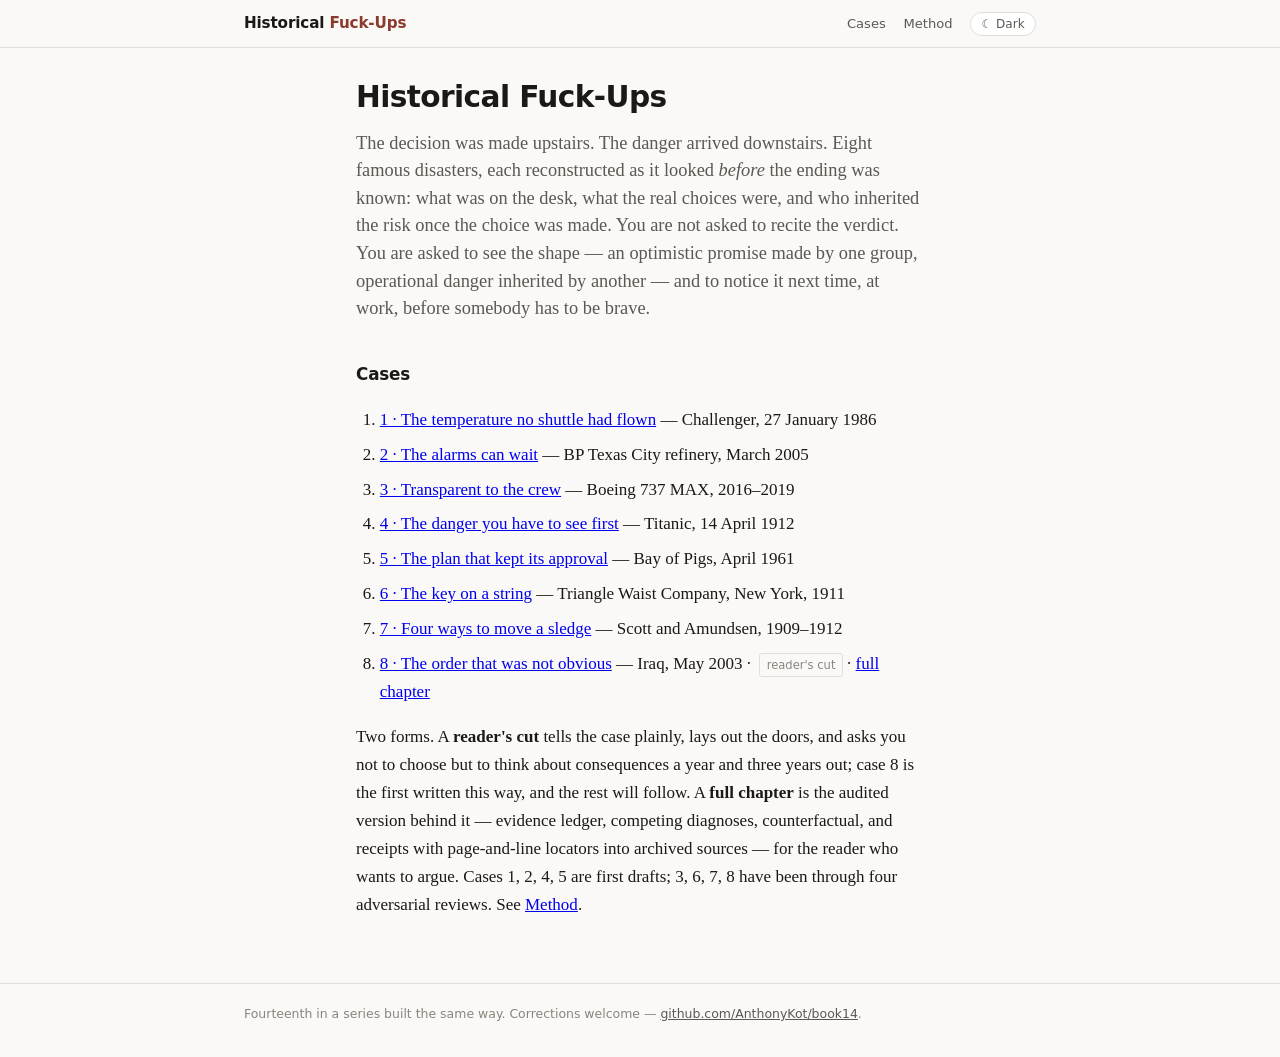
==== index.html @ 962ad9fe "Book 14 as a static site: index, method page, reader's-cut HTML for Iraq, full-chapter views Same sh" ====
<!DOCTYPE html>
<html lang="en">
<head>
<meta charset="utf-8">
<meta name="viewport" content="width=device-width, initial-scale=1">
<title>Historical Fuck-Ups — the decision was made upstairs; the danger arrived downstairs</title>
<meta name="description" content="A decision-forcing casebook. Eight famous disasters reconstructed as they looked before the outcome was known: what was on the desk, what the choices were, who inherited the risk. You are asked to think, not to recite the verdict.">
<link rel="stylesheet" href="static/style.css">
<script src="static/theme.js"></script>
</head>
<body>
<header class="site-header">
  <div class="wrap">
    <a class="brand" href="index.html">Historical <span>Fuck-Ups</span></a>
    <nav class="site-nav">
      <a href="index.html">Cases</a>
      <a href="about.html">Method</a>
      <button class="theme-toggle" type="button">☾ Dark</button>
    </nav>
  </div>
</header>
<main class="wrap">
  <h1>Historical Fuck-Ups</h1>
  <p class="lede">The decision was made upstairs. The danger arrived downstairs. Eight famous disasters, each reconstructed as it looked <em>before</em> the ending was known: what was on the desk, what the real choices were, and who inherited the risk once the choice was made. You are not asked to recite the verdict. You are asked to see the shape — an optimistic promise made by one group, operational danger inherited by another — and to notice it next time, at work, before somebody has to be brave.</p>

  <h2>Cases</h2>
  <ol class="toc">
    <li><a href="chapters/01-challenger.full.html">1 · The temperature no shuttle had flown</a> — Challenger, 27 January 1986</li>
    <li><a href="chapters/02-bp-texas-city.full.html">2 · The alarms can wait</a> — BP Texas City refinery, March 2005</li>
    <li><a href="chapters/03-boeing-737-max.full.html">3 · Transparent to the crew</a> — Boeing 737 MAX, 2016–2019</li>
    <li><a href="chapters/04-titanic.full.html">4 · The danger you have to see first</a> — Titanic, 14 April 1912</li>
    <li><a href="chapters/05-bay-of-pigs.full.html">5 · The plan that kept its approval</a> — Bay of Pigs, April 1961</li>
    <li><a href="chapters/06-triangle.full.html">6 · The key on a string</a> — Triangle Waist Company, New York, 1911</li>
    <li><a href="chapters/07-scott-amundsen.full.html">7 · Four ways to move a sledge</a> — Scott and Amundsen, 1909–1912</li>
    <li><a href="chapters/08-iraq-2003.html">8 · The order that was not obvious</a> — Iraq, May 2003 · <span class="badge">reader's cut</span> · <a href="chapters/08-iraq-2003.full.html">full chapter</a></li>
  </ol>
  <p class="note">Two forms. A <strong>reader's cut</strong> tells the case plainly, lays out the doors, and asks you not to choose but to think about consequences a year and three years out; case 8 is the first written this way, and the rest will follow. A <strong>full chapter</strong> is the audited version behind it — evidence ledger, competing diagnoses, counterfactual, and receipts with page-and-line locators into archived sources — for the reader who wants to argue. Cases 1, 2, 4, 5 are first drafts; 3, 6, 7, 8 have been through four adversarial reviews. See <a href="about.html">Method</a>.</p>
</main>
<footer class="site-footer"><div class="wrap"><p>Fourteenth in a series built the same way. Corrections welcome — <a href="https://github.com/AnthonyKot/book14">github.com/AnthonyKot/book14</a>.</p></div></footer>
</body>
</html>
---- static/style.css ----
/* Historical Fuck-Ups — one stylesheet, no build step. */

:root {
  --bg:        #faf9f7;
  --bg-raised: #ffffff;
  --ink:       #1a1917;
  --ink-soft:  #5c5852;
  --ink-faint: #8a857c;
  --rule:      #e4dfd6;
  --accent:    #8b3a2b;   /* dried-blood brick — classroom chalk-red */
  --accent-bg: #f7efe9;
  --quote-bg:  #f3f0ea;
  --ladder-bg: #f7f5f1;
  --measure:   38rem;
  --wide:      52rem;
}

:root[data-theme="dark"] {
  --bg:        #161512;
  --bg-raised: #1e1c18;
  --ink:       #ece8e1;
  --ink-soft:  #a8a298;
  --ink-faint: #7a756c;
  --rule:      #322f2a;
  --accent:    #d4785c;
  --accent-bg: #2a1f1a;
  --quote-bg:  #22201c;
  --ladder-bg: #1c1a16;
}

@media (prefers-color-scheme: dark) {
  :root:not([data-theme="light"]) {
    --bg:        #161512;
    --bg-raised: #1e1c18;
    --ink:       #ece8e1;
    --ink-soft:  #a8a298;
    --ink-faint: #7a756c;
    --rule:      #322f2a;
    --accent:    #d4785c;
    --accent-bg: #2a1f1a;
    --quote-bg:  #22201c;
    --ladder-bg: #1c1a16;
  }
}

* { box-sizing: border-box; }
html { -webkit-text-size-adjust: 100%; }

body {
  margin: 0;
  background: var(--bg);
  color: var(--ink);
  font: 400 1.0625rem/1.65 Charter, "Bitstream Charter", "Iowan Old Style",
        Georgia, "Times New Roman", serif;
  text-rendering: optimizeLegibility;
}

.wrap {
  max-width: var(--measure);
  margin: 0 auto;
  padding: 0 1.25rem;
}
.wrap.wide { max-width: var(--wide); }

.site-header {
  border-bottom: 1px solid var(--rule);
  background: var(--bg);
  position: sticky;
  top: 0;
  z-index: 10;
}
.site-header .wrap {
  max-width: var(--wide);
  display: flex;
  align-items: center;
  justify-content: space-between;
  gap: 1rem;
  padding-top: 0.7rem;
  padding-bottom: 0.7rem;
}
.brand {
  font-weight: 700;
  font-size: 0.95rem;
  letter-spacing: -0.01em;
  color: var(--ink);
  text-decoration: none;
  font-family: system-ui, -apple-system, "Segoe UI", sans-serif;
}
.brand span { color: var(--accent); }
.site-nav {
  display: flex;
  align-items: center;
  gap: 1.1rem;
  font-family: system-ui, -apple-system, "Segoe UI", sans-serif;
  font-size: 0.82rem;
}
.site-nav a { color: var(--ink-soft); text-decoration: none; }
.site-nav a:hover { color: var(--accent); }
.theme-toggle {
  border: 1px solid var(--rule);
  background: var(--bg-raised);
  color: var(--ink-soft);
  border-radius: 999px;
  padding: 0.25rem 0.65rem;
  font-size: 0.75rem;
  cursor: pointer;
  font-family: inherit;
}
.theme-toggle:hover { color: var(--accent); border-color: var(--accent); }

main.wrap { padding-top: 2rem; padding-bottom: 4rem; }

.kicker {
  font-family: system-ui, -apple-system, "Segoe UI", sans-serif;
  font-size: 0.78rem;
  letter-spacing: 0.04em;
  text-transform: uppercase;
  color: var(--ink-faint);
  margin: 0 0 0.6rem;
}
.inherits {
  font-family: system-ui, -apple-system, "Segoe UI", sans-serif;
  font-size: 0.78rem;
  color: var(--ink-faint);
  margin: -0.2rem 0 1.4rem;
}

h1 {
  font-family: system-ui, -apple-system, "Segoe UI", sans-serif;
  font-size: 1.85rem;
  font-weight: 700;
  letter-spacing: -0.02em;
  line-height: 1.2;
  margin: 0 0 0.85rem;
}
.lede {
  font-size: 1.15rem;
  line-height: 1.5;
  color: var(--ink-soft);
  margin: 0 0 1.75rem;
}

.question {
  border: 1px solid var(--rule);
  border-left: 3px solid var(--accent);
  background: var(--accent-bg);
  padding: 0.9rem 1.1rem;
  margin: 0 0 2rem;
}
.question .tag {
  display: block;
  font-family: system-ui, -apple-system, "Segoe UI", sans-serif;
  font-size: 0.72rem;
  letter-spacing: 0.06em;
  text-transform: uppercase;
  color: var(--accent);
  margin-bottom: 0.35rem;
}
.question p { margin: 0; font-size: 1.05rem; }

h2 {
  font-family: system-ui, -apple-system, "Segoe UI", sans-serif;
  font-size: 1.05rem;
  font-weight: 650;
  letter-spacing: -0.01em;
  margin: 2.4rem 0 0.85rem;
}
h2 .num {
  display: inline-block;
  font-size: 0.72rem;
  font-weight: 600;
  letter-spacing: 0.04em;
  text-transform: uppercase;
  color: var(--ink-faint);
  margin-right: 0.55rem;
}

p { margin: 0 0 1rem; }
p:last-child { margin-bottom: 0; }

.facts {
  background: var(--ladder-bg);
  border: 1px solid var(--rule);
  padding: 1rem 1.15rem;
  margin: 0 0 1.5rem;
  font-size: 0.95rem;
  color: var(--ink-soft);
}
.facts ul { margin: 0.4rem 0 0; padding-left: 1.15rem; }
.facts li { margin: 0.25rem 0; }

/* Ladder */
.ladder-wrap {
  overflow-x: auto;
  margin: 0 0 1.5rem;
  border: 1px solid var(--rule);
  background: var(--ladder-bg);
}
table.ladder {
  width: 100%;
  border-collapse: collapse;
  font-size: 0.88rem;
  min-width: 36rem;
}
table.ladder th,
table.ladder td {
  text-align: left;
  vertical-align: top;
  padding: 0.7rem 0.85rem;
  border-bottom: 1px solid var(--rule);
}
table.ladder th {
  font-family: system-ui, -apple-system, "Segoe UI", sans-serif;
  font-size: 0.72rem;
  letter-spacing: 0.04em;
  text-transform: uppercase;
  color: var(--ink-faint);
  font-weight: 600;
  background: var(--bg-raised);
}
table.ladder tr:last-child td { border-bottom: none; }
table.ladder .flag {
  font-family: system-ui, -apple-system, "Segoe UI", sans-serif;
  font-weight: 650;
  white-space: nowrap;
}
table.ladder .tag {
  display: inline-block;
  font-family: system-ui, -apple-system, "Segoe UI", sans-serif;
  font-size: 0.72rem;
  color: var(--accent);
  margin-top: 0.35rem;
}
table.ladder blockquote {
  margin: 0.35rem 0 0;
  padding: 0;
  border: none;
  font-style: italic;
  color: var(--ink);
}
table.ladder .orig {
  display: block;
  font-style: normal;
  font-size: 0.82rem;
  color: var(--ink-soft);
  margin-bottom: 0.25rem;
  font-family: "Noto Sans SC", "Noto Sans CJK SC", "PingFang SC",
               "Microsoft YaHei", system-ui, sans-serif;
}
table.ladder .orig.latin {
  font-family: Charter, Georgia, serif;
}
table.ladder .cite {
  display: block;
  font-family: system-ui, -apple-system, "Segoe UI", sans-serif;
  font-size: 0.7rem;
  font-style: normal;
  color: var(--ink-faint);
  margin-top: 0.3rem;
}

.pull {
  border-left: 3px solid var(--rule);
  padding: 0.15rem 0 0.15rem 1rem;
  margin: 1.25rem 0;
  color: var(--ink-soft);
}
.pull .orig {
  display: block;
  font-size: 0.95rem;
  color: var(--ink);
  margin-bottom: 0.4rem;
  font-family: "Noto Sans SC", "Noto Sans CJK SC", "PingFang SC",
               "Microsoft YaHei", system-ui, sans-serif;
  line-height: 1.55;
}
.pull .tr { font-style: italic; margin: 0; }
.pull .cite {
  display: block;
  font-family: system-ui, -apple-system, "Segoe UI", sans-serif;
  font-size: 0.72rem;
  color: var(--ink-faint);
  margin-top: 0.45rem;
  font-style: normal;
}

.credit, .limits {
  background: var(--bg-raised);
  border: 1px solid var(--rule);
  padding: 1rem 1.15rem;
  margin: 1.25rem 0;
}
.credit .label, .limits .label {
  font-family: system-ui, -apple-system, "Segoe UI", sans-serif;
  font-size: 0.72rem;
  letter-spacing: 0.05em;
  text-transform: uppercase;
  color: var(--ink-faint);
  margin: 0 0 0.5rem;
}

.receipts {
  font-size: 0.9rem;
  color: var(--ink-soft);
}
.receipts ul { margin: 0.4rem 0 0; padding-left: 1.15rem; }
.receipts li { margin: 0.3rem 0; }
.badge {
  display: inline-block;
  font-family: system-ui, -apple-system, "Segoe UI", sans-serif;
  font-size: 0.72rem;
  border: 1px solid var(--rule);
  padding: 0.1rem 0.4rem;
  border-radius: 3px;
  color: var(--ink-faint);
  margin-left: 0.25rem;
}

.coda {
  margin: 2.5rem 0 1rem;
  padding: 1.1rem 1.2rem;
  border: 1px solid var(--rule);
  background: var(--accent-bg);
  font-size: 1.05rem;
  font-weight: 550;
  text-align: center;
}

.chapter-nav {
  display: flex;
  justify-content: space-between;
  gap: 1rem;
  margin-top: 2.5rem;
  padding-top: 1.25rem;
  border-top: 1px solid var(--rule);
  font-family: system-ui, -apple-system, "Segoe UI", sans-serif;
  font-size: 0.85rem;
}
.chapter-nav a { color: var(--ink-soft); text-decoration: none; }
.chapter-nav a:hover { color: var(--accent); }

.site-footer {
  border-top: 1px solid var(--rule);
  padding: 1.25rem 0 2rem;
  font-family: system-ui, -apple-system, "Segoe UI", sans-serif;
  font-size: 0.78rem;
  color: var(--ink-faint);
}
.site-footer .wrap { max-width: var(--wide); }
.site-footer a { color: var(--ink-soft); }

@media print {
  .site-header, .theme-toggle, .chapter-nav { display: none; }
  body { background: white; color: black; }
  .ladder-wrap { overflow: visible; }
}

/* documentary figures */
figure.doc { margin: 2rem 0; }
figure.doc img { max-width: 100%; border-radius: 4px; display: block; }
figure.doc figcaption { font-size: 0.75rem; color: var(--ink-soft, #666); margin-top: 0.4rem; line-height: 1.4; }

/* ---- book 15 additions ---- */
ol.toc { padding-left: 1.4em; } ol.toc li { margin: .4em 0; } .soon { opacity: .6; }
table.ledger { width: 100%; border-collapse: collapse; font-size: .95em; margin: 1em 0; }
table.ledger th, table.ledger td { border-bottom: 1px solid var(--rule, #ccc); padding: .5em .6em; vertical-align: top; text-align: left; }
table.ledger td.verdict { white-space: nowrap; font-weight: 600; }
.v-hit { color: #2a7; } .v-miss { color: #c33; } .v-early { color: #b80; } .v-open { color: #777; } .v-rq, .v-ra, .v-dis { color: #369; }

/* Historical Fuck-Ups additions */
.door {
  border: 1px solid var(--rule);
  border-left: 3px solid var(--accent);
  background: var(--bg-raised);
  padding: 0.9rem 1.1rem;
  margin: 0 0 1rem;
}
.door h3 {
  font-family: system-ui, -apple-system, "Segoe UI", sans-serif;
  font-size: 0.95rem;
  margin: 0 0 0.4rem;
}
.door h3 .letter { color: var(--accent); margin-right: 0.4rem; }
.door p { margin: 0 0 0.5rem; }
.door .gr { font-size: 0.92rem; color: var(--ink-soft); }
.door .gr b { color: var(--ink); font-weight: 600; }
.think {
  border: 1px solid var(--rule);
  background: var(--accent-bg);
  padding: 1rem 1.2rem;
  margin: 1.5rem 0;
}
.think .tag {
  display: block;
  font-family: system-ui, -apple-system, "Segoe UI", sans-serif;
  font-size: 0.72rem; letter-spacing: 0.06em; text-transform: uppercase;
  color: var(--accent); margin-bottom: 0.4rem;
}
.think ul { margin: 0.5rem 0 0; padding-left: 1.15rem; }
.think li { margin: 0.35rem 0; }
blockquote.memo {
  margin: 1.25rem 0; padding: 0.6rem 1rem;
  border-left: 3px solid var(--accent);
  background: var(--quote-bg); color: var(--ink);
  font-style: italic;
}
blockquote.memo p { margin: 0 0 0.5rem; }
blockquote.memo p:last-child { margin: 0; }
.factor b { display: block; font-weight: 600; margin-bottom: 0.15rem; }
.full-md pre, .full-md code { font-size: 0.85rem; }
.full-md h2 { margin-top: 2rem; }
.full-md table { border-collapse: collapse; font-size: 0.9rem; }
.full-md td, .full-md th { border-bottom: 1px solid var(--rule); padding: .35rem .5rem; vertical-align: top; }
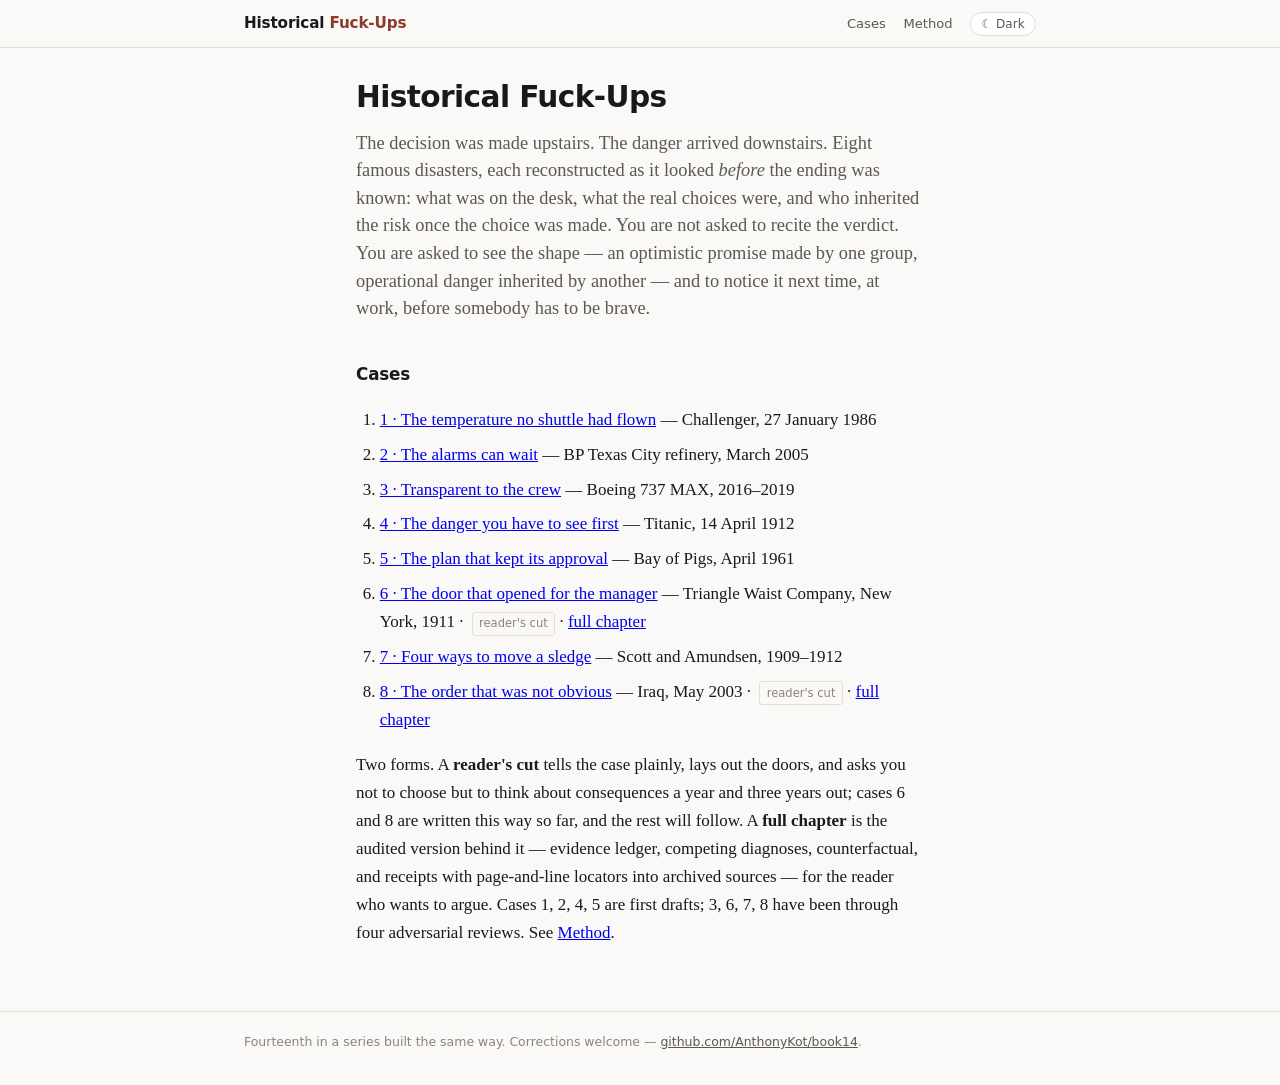
==== commit 2fb716a9: "Triangle (ch. 06): reader's cut — 'The door that opened for the manager' Same shape as the Iraq read" ====
--- a/index.html
+++ b/index.html
@@ -30,11 +30,11 @@
     <li><a href="chapters/03-boeing-737-max.full.html">3 · Transparent to the crew</a> — Boeing 737 MAX, 2016–2019</li>
     <li><a href="chapters/04-titanic.full.html">4 · The danger you have to see first</a> — Titanic, 14 April 1912</li>
     <li><a href="chapters/05-bay-of-pigs.full.html">5 · The plan that kept its approval</a> — Bay of Pigs, April 1961</li>
-    <li><a href="chapters/06-triangle.full.html">6 · The key on a string</a> — Triangle Waist Company, New York, 1911</li>
+    <li><a href="chapters/06-triangle.html">6 · The door that opened for the manager</a> — Triangle Waist Company, New York, 1911 · <span class="badge">reader's cut</span> · <a href="chapters/06-triangle.full.html">full chapter</a></li>
     <li><a href="chapters/07-scott-amundsen.full.html">7 · Four ways to move a sledge</a> — Scott and Amundsen, 1909–1912</li>
     <li><a href="chapters/08-iraq-2003.html">8 · The order that was not obvious</a> — Iraq, May 2003 · <span class="badge">reader's cut</span> · <a href="chapters/08-iraq-2003.full.html">full chapter</a></li>
   </ol>
-  <p class="note">Two forms. A <strong>reader's cut</strong> tells the case plainly, lays out the doors, and asks you not to choose but to think about consequences a year and three years out; case 8 is the first written this way, and the rest will follow. A <strong>full chapter</strong> is the audited version behind it — evidence ledger, competing diagnoses, counterfactual, and receipts with page-and-line locators into archived sources — for the reader who wants to argue. Cases 1, 2, 4, 5 are first drafts; 3, 6, 7, 8 have been through four adversarial reviews. See <a href="about.html">Method</a>.</p>
+  <p class="note">Two forms. A <strong>reader's cut</strong> tells the case plainly, lays out the doors, and asks you not to choose but to think about consequences a year and three years out; cases 6 and 8 are written this way so far, and the rest will follow. A <strong>full chapter</strong> is the audited version behind it — evidence ledger, competing diagnoses, counterfactual, and receipts with page-and-line locators into archived sources — for the reader who wants to argue. Cases 1, 2, 4, 5 are first drafts; 3, 6, 7, 8 have been through four adversarial reviews. See <a href="about.html">Method</a>.</p>
 </main>
 <footer class="site-footer"><div class="wrap"><p>Fourteenth in a series built the same way. Corrections welcome — <a href="https://github.com/AnthonyKot/book14">github.com/AnthonyKot/book14</a>.</p></div></footer>
 </body>
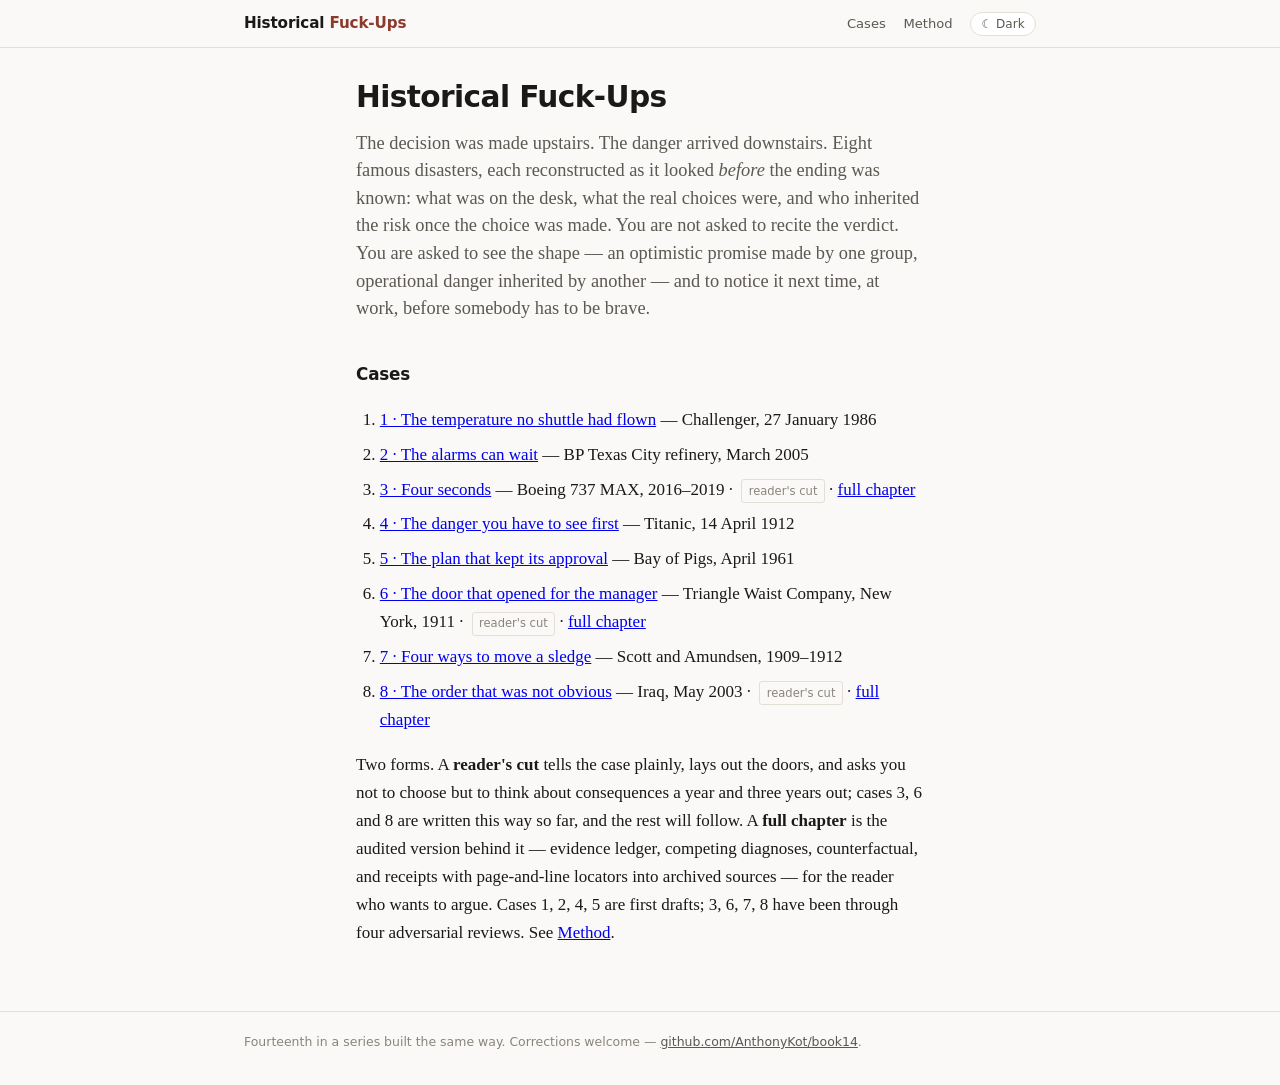
==== commit 70bbd44e: "737 MAX (ch. 03): reader's cut — 'Four seconds' Same shape as cases 6 and 8: where he stood, why the" ====
--- a/index.html
+++ b/index.html
@@ -27,14 +27,14 @@
   <ol class="toc">
     <li><a href="chapters/01-challenger.full.html">1 · The temperature no shuttle had flown</a> — Challenger, 27 January 1986</li>
     <li><a href="chapters/02-bp-texas-city.full.html">2 · The alarms can wait</a> — BP Texas City refinery, March 2005</li>
-    <li><a href="chapters/03-boeing-737-max.full.html">3 · Transparent to the crew</a> — Boeing 737 MAX, 2016–2019</li>
+    <li><a href="chapters/03-boeing-737-max.html">3 · Four seconds</a> — Boeing 737 MAX, 2016–2019 · <span class="badge">reader's cut</span> · <a href="chapters/03-boeing-737-max.full.html">full chapter</a></li>
     <li><a href="chapters/04-titanic.full.html">4 · The danger you have to see first</a> — Titanic, 14 April 1912</li>
     <li><a href="chapters/05-bay-of-pigs.full.html">5 · The plan that kept its approval</a> — Bay of Pigs, April 1961</li>
     <li><a href="chapters/06-triangle.html">6 · The door that opened for the manager</a> — Triangle Waist Company, New York, 1911 · <span class="badge">reader's cut</span> · <a href="chapters/06-triangle.full.html">full chapter</a></li>
     <li><a href="chapters/07-scott-amundsen.full.html">7 · Four ways to move a sledge</a> — Scott and Amundsen, 1909–1912</li>
     <li><a href="chapters/08-iraq-2003.html">8 · The order that was not obvious</a> — Iraq, May 2003 · <span class="badge">reader's cut</span> · <a href="chapters/08-iraq-2003.full.html">full chapter</a></li>
   </ol>
-  <p class="note">Two forms. A <strong>reader's cut</strong> tells the case plainly, lays out the doors, and asks you not to choose but to think about consequences a year and three years out; cases 6 and 8 are written this way so far, and the rest will follow. A <strong>full chapter</strong> is the audited version behind it — evidence ledger, competing diagnoses, counterfactual, and receipts with page-and-line locators into archived sources — for the reader who wants to argue. Cases 1, 2, 4, 5 are first drafts; 3, 6, 7, 8 have been through four adversarial reviews. See <a href="about.html">Method</a>.</p>
+  <p class="note">Two forms. A <strong>reader's cut</strong> tells the case plainly, lays out the doors, and asks you not to choose but to think about consequences a year and three years out; cases 3, 6 and 8 are written this way so far, and the rest will follow. A <strong>full chapter</strong> is the audited version behind it — evidence ledger, competing diagnoses, counterfactual, and receipts with page-and-line locators into archived sources — for the reader who wants to argue. Cases 1, 2, 4, 5 are first drafts; 3, 6, 7, 8 have been through four adversarial reviews. See <a href="about.html">Method</a>.</p>
 </main>
 <footer class="site-footer"><div class="wrap"><p>Fourteenth in a series built the same way. Corrections welcome — <a href="https://github.com/AnthonyKot/book14">github.com/AnthonyKot/book14</a>.</p></div></footer>
 </body>
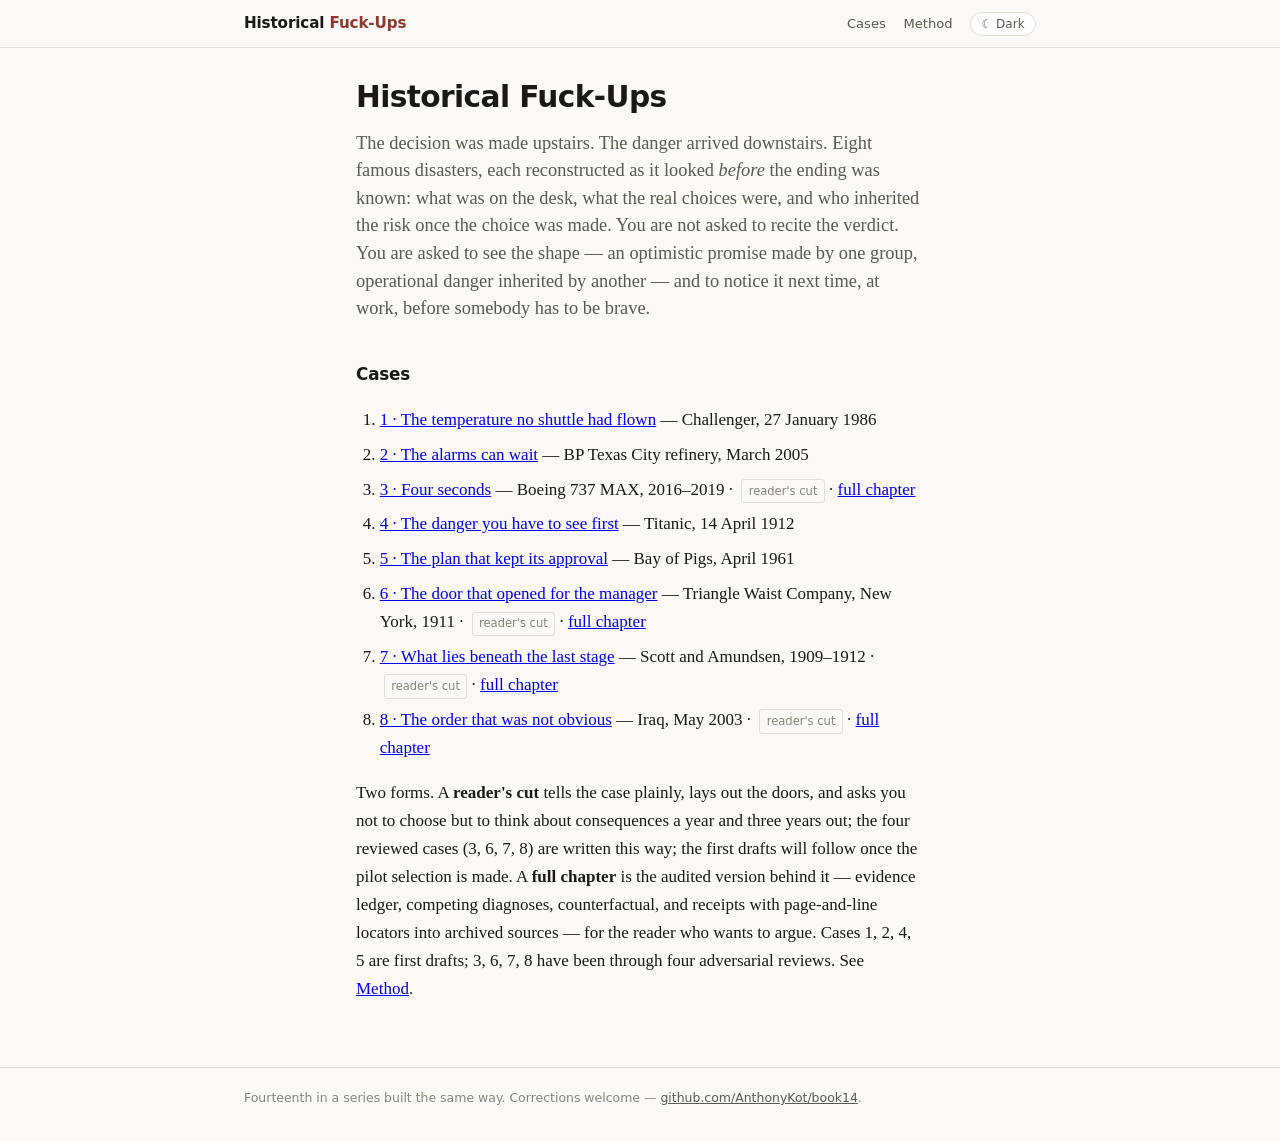
==== commit f8960c4a: "Scott/Amundsen (ch. 07): reader's cut — 'What lies beneath the last stage' Same shape as cases 3, 6," ====
--- a/index.html
+++ b/index.html
@@ -31,10 +31,10 @@
     <li><a href="chapters/04-titanic.full.html">4 · The danger you have to see first</a> — Titanic, 14 April 1912</li>
     <li><a href="chapters/05-bay-of-pigs.full.html">5 · The plan that kept its approval</a> — Bay of Pigs, April 1961</li>
     <li><a href="chapters/06-triangle.html">6 · The door that opened for the manager</a> — Triangle Waist Company, New York, 1911 · <span class="badge">reader's cut</span> · <a href="chapters/06-triangle.full.html">full chapter</a></li>
-    <li><a href="chapters/07-scott-amundsen.full.html">7 · Four ways to move a sledge</a> — Scott and Amundsen, 1909–1912</li>
+    <li><a href="chapters/07-scott-amundsen.html">7 · What lies beneath the last stage</a> — Scott and Amundsen, 1909–1912 · <span class="badge">reader's cut</span> · <a href="chapters/07-scott-amundsen.full.html">full chapter</a></li>
     <li><a href="chapters/08-iraq-2003.html">8 · The order that was not obvious</a> — Iraq, May 2003 · <span class="badge">reader's cut</span> · <a href="chapters/08-iraq-2003.full.html">full chapter</a></li>
   </ol>
-  <p class="note">Two forms. A <strong>reader's cut</strong> tells the case plainly, lays out the doors, and asks you not to choose but to think about consequences a year and three years out; cases 3, 6 and 8 are written this way so far, and the rest will follow. A <strong>full chapter</strong> is the audited version behind it — evidence ledger, competing diagnoses, counterfactual, and receipts with page-and-line locators into archived sources — for the reader who wants to argue. Cases 1, 2, 4, 5 are first drafts; 3, 6, 7, 8 have been through four adversarial reviews. See <a href="about.html">Method</a>.</p>
+  <p class="note">Two forms. A <strong>reader's cut</strong> tells the case plainly, lays out the doors, and asks you not to choose but to think about consequences a year and three years out; the four reviewed cases (3, 6, 7, 8) are written this way; the first drafts will follow once the pilot selection is made. A <strong>full chapter</strong> is the audited version behind it — evidence ledger, competing diagnoses, counterfactual, and receipts with page-and-line locators into archived sources — for the reader who wants to argue. Cases 1, 2, 4, 5 are first drafts; 3, 6, 7, 8 have been through four adversarial reviews. See <a href="about.html">Method</a>.</p>
 </main>
 <footer class="site-footer"><div class="wrap"><p>Fourteenth in a series built the same way. Corrections welcome — <a href="https://github.com/AnthonyKot/book14">github.com/AnthonyKot/book14</a>.</p></div></footer>
 </body>
